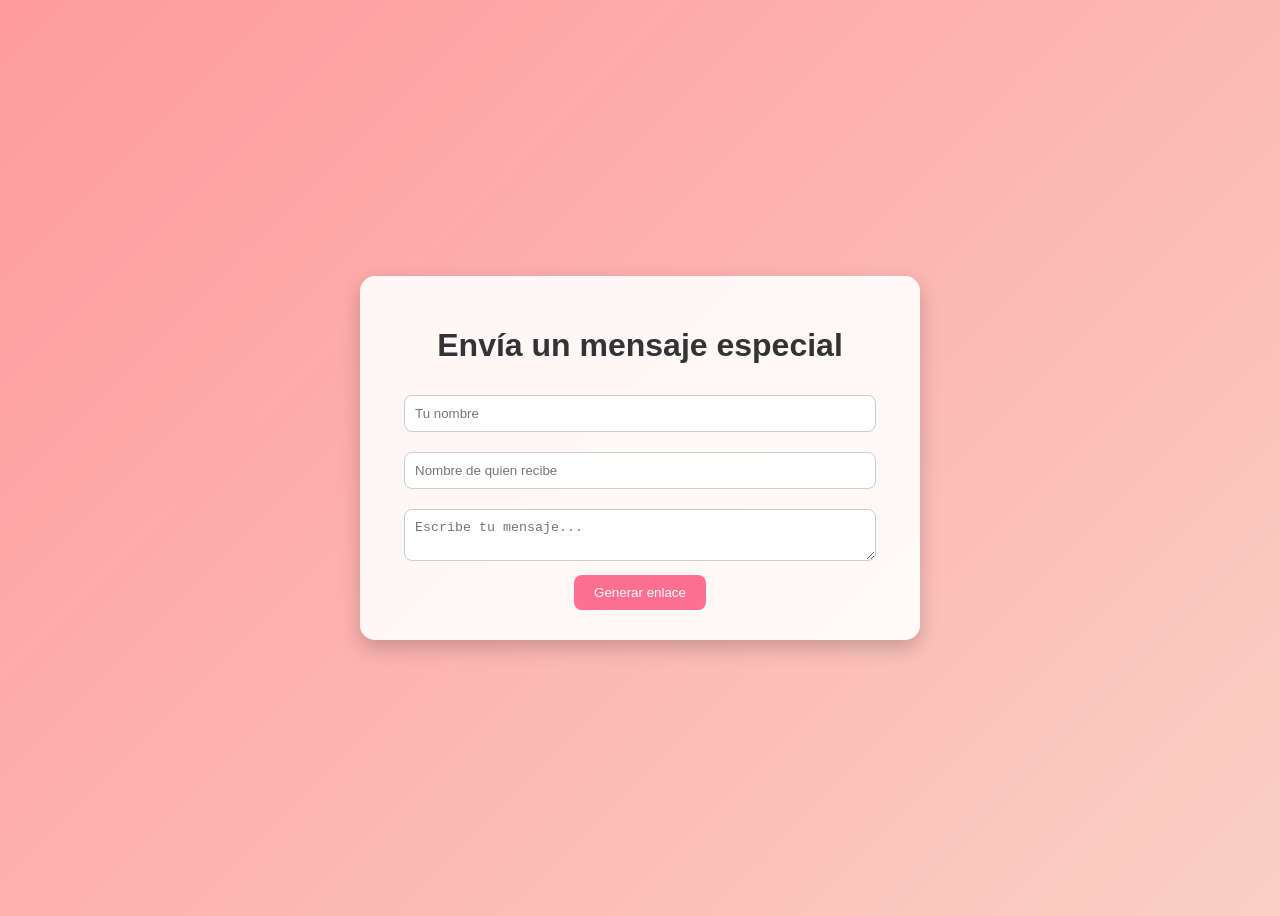
==== index.html @ bbc8b87b "Add files via upload" ====
<!DOCTYPE html>
<html lang="es">
<head>
  <meta charset="UTF-8">
  <title>Envía tu mensaje</title>
  <link rel="stylesheet" href="style.css">
</head>
<body>
  <div class="container">
    <h1>Envía un mensaje especial</h1>
    <form id="mensajeForm">
      <input type="text" name="nombre" placeholder="Tu nombre" required>
      <input type="text" name="destino" placeholder="Nombre de quien recibe" required>
      <textarea name="mensaje" placeholder="Escribe tu mensaje..." required></textarea>
      <button type="submit">Generar enlace</button>
    </form>
    <div id="enlace"></div>
  </div>
  <script src="script.js"></script>
</body>
</html>
---- style.css ----
body {
  font-family: Arial, sans-serif;
  text-align: center;
  background: linear-gradient(135deg, #ff9a9e, #fad0c4);
  color: #333;
  min-height: 100vh;
  display: flex;
  align-items: center;
  justify-content: center;
}

.container, .mensaje-container {
  background: rgba(255,255,255,0.9);
  padding: 30px;
  border-radius: 15px;
  box-shadow: 0 8px 20px rgba(0,0,0,0.2);
  width: 90%;
  max-width: 500px;
}

input, textarea {
  width: 90%;
  padding: 10px;
  margin: 10px 0;
  border-radius: 8px;
  border: 1px solid #ccc;
}

button {
  padding: 10px 20px;
  border: none;
  background: #ff6f91;
  color: white;
  border-radius: 8px;
  cursor: pointer;
}

button:hover {
  background: #ff3c6e;
}
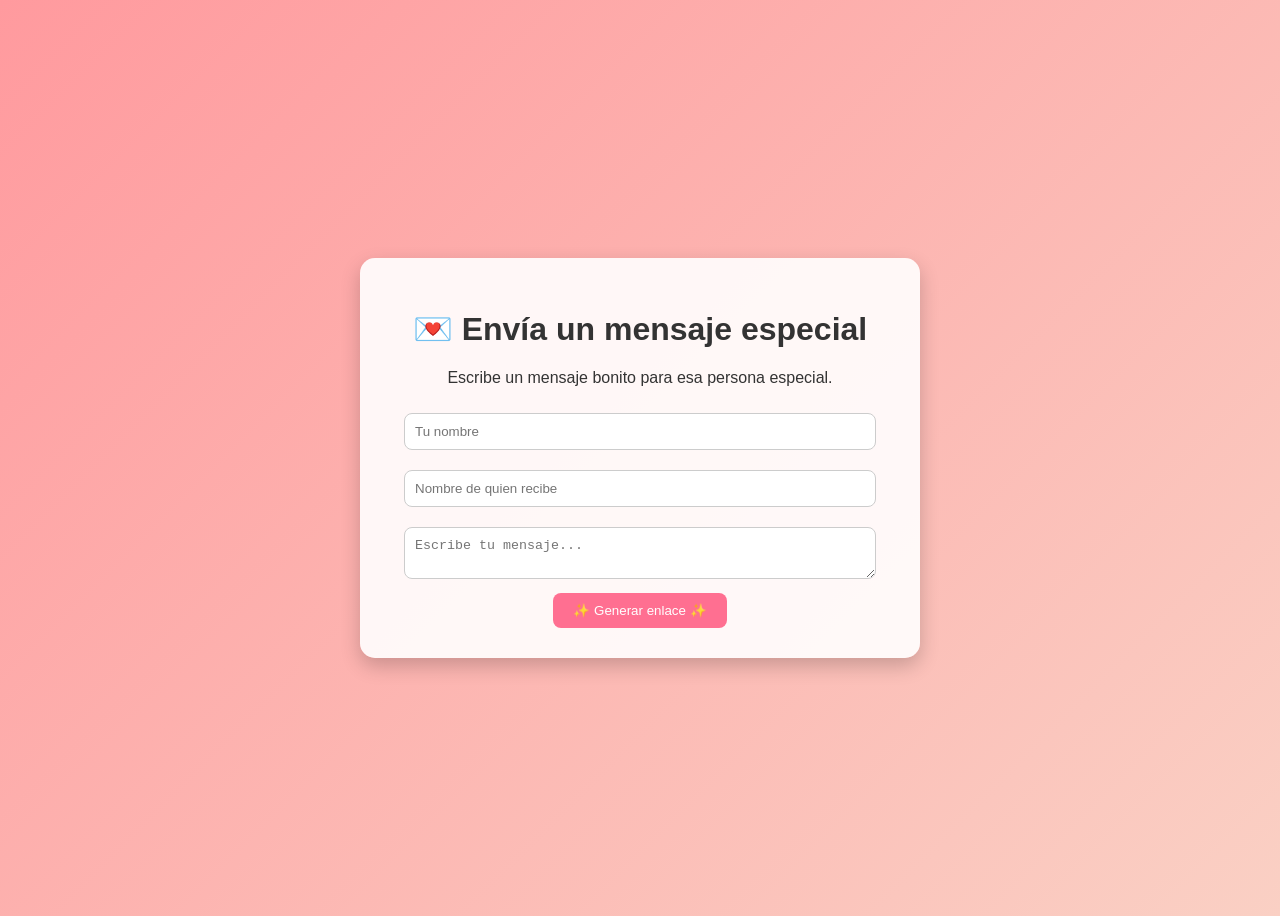
==== commit 4fd7e308: "Update index.html" ====
--- a/index.html
+++ b/index.html
@@ -2,20 +2,22 @@
 <html lang="es">
 <head>
   <meta charset="UTF-8">
-  <title>Envía tu mensaje</title>
+  <title>Envía tu mensaje especial 💌</title>
   <link rel="stylesheet" href="style.css">
 </head>
 <body>
-  <div class="container">
-    <h1>Envía un mensaje especial</h1>
+  <div class="container animate-fade">
+    <h1>💌 Envía un mensaje especial</h1>
+    <p>Escribe un mensaje bonito para esa persona especial.</p>
     <form id="mensajeForm">
       <input type="text" name="nombre" placeholder="Tu nombre" required>
       <input type="text" name="destino" placeholder="Nombre de quien recibe" required>
       <textarea name="mensaje" placeholder="Escribe tu mensaje..." required></textarea>
-      <button type="submit">Generar enlace</button>
+      <button type="submit">✨ Generar enlace ✨</button>
     </form>
     <div id="enlace"></div>
   </div>
   <script src="script.js"></script>
 </body>
 </html>
+
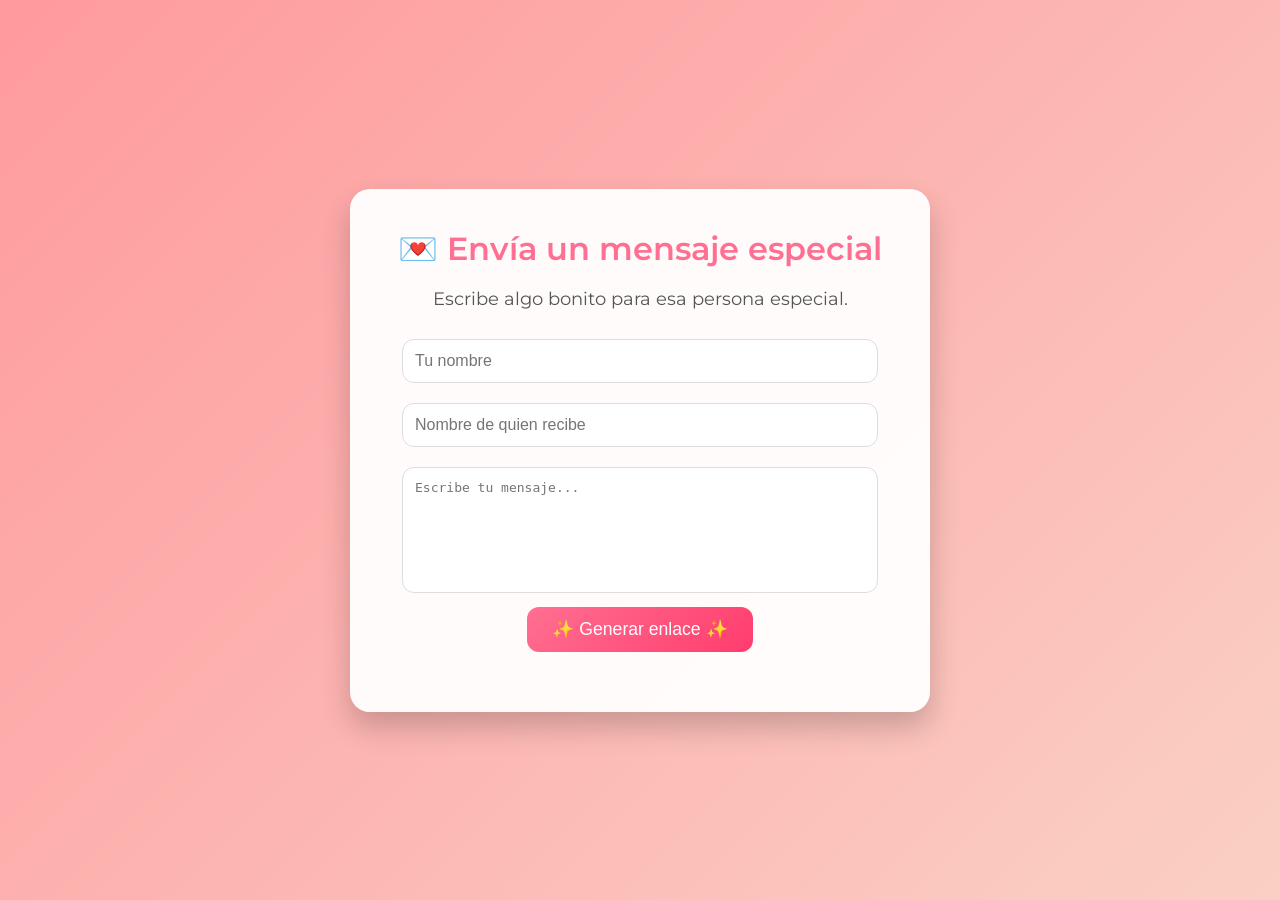
==== commit ce711887: "Update index.html" ====
--- a/index.html
+++ b/index.html
@@ -8,7 +8,7 @@
 <body>
   <div class="container animate-fade">
     <h1>💌 Envía un mensaje especial</h1>
-    <p>Escribe un mensaje bonito para esa persona especial.</p>
+    <p>Escribe algo bonito para esa persona especial.</p>
     <form id="mensajeForm">
       <input type="text" name="nombre" placeholder="Tu nombre" required>
       <input type="text" name="destino" placeholder="Nombre de quien recibe" required>
@@ -21,3 +21,4 @@
 </body>
 </html>
 
+
--- a/style.css
+++ b/style.css
@@ -1,8 +1,11 @@
+/* Fuente bonita */
+@import url('https://fonts.googleapis.com/css2?family=Montserrat:wght@400;600&display=swap');
+
 body {
-  font-family: Arial, sans-serif;
-  text-align: center;
+  font-family: 'Montserrat', sans-serif;
+  margin: 0;
+  padding: 0;
   background: linear-gradient(135deg, #ff9a9e, #fad0c4);
-  color: #333;
   min-height: 100vh;
   display: flex;
   align-items: center;
@@ -10,31 +13,85 @@
 }
 
 .container, .mensaje-container {
-  background: rgba(255,255,255,0.9);
-  padding: 30px;
-  border-radius: 15px;
-  box-shadow: 0 8px 20px rgba(0,0,0,0.2);
+  background: rgba(255,255,255,0.95);
+  padding: 40px;
+  border-radius: 20px;
+  box-shadow: 0 15px 30px rgba(0,0,0,0.2);
   width: 90%;
   max-width: 500px;
+  text-align: center;
+}
+
+h1, h2 {
+  margin: 0 0 20px;
+  font-weight: 600;
+  color: #ff6f91;
+}
+
+p {
+  font-size: 1.1em;
+  color: #555;
+  margin-bottom: 20px;
 }
 
 input, textarea {
   width: 90%;
-  padding: 10px;
+  padding: 12px;
   margin: 10px 0;
-  border-radius: 8px;
-  border: 1px solid #ccc;
+  border-radius: 12px;
+  border: 1px solid #ddd;
+  font-size: 1em;
+}
+
+textarea {
+  resize: none;
+  height: 100px;
 }
 
 button {
-  padding: 10px 20px;
+  padding: 12px 25px;
   border: none;
-  background: #ff6f91;
+  background: linear-gradient(135deg, #ff6f91, #ff3c6e);
   color: white;
-  border-radius: 8px;
+  border-radius: 12px;
   cursor: pointer;
+  font-size: 1.1em;
+  transition: transform 0.2s, box-shadow 0.2s;
 }
 
 button:hover {
-  background: #ff3c6e;
+  transform: scale(1.05);
+  box-shadow: 0 8px 20px rgba(0,0,0,0.2);
 }
+
+#enlace {
+  margin-top: 20px;
+  word-wrap: break-word;
+  font-weight: bold;
+}
+
+.emoji {
+  font-size: 2em;
+  margin-top: 20px;
+}
+
+/* Animaciones */
+@keyframes fadeIn {
+  from {opacity: 0;}
+  to {opacity: 1;}
+}
+
+.animate-fade {
+  animation: fadeIn 1s ease forwards;
+}
+
+@keyframes slideIn {
+  from {transform: translateY(50px); opacity: 0;}
+  to {transform: translateY(0); opacity: 1;}
+}
+
+.animate-slide {
+  animation: slideIn 1s ease forwards;
+}
+
+
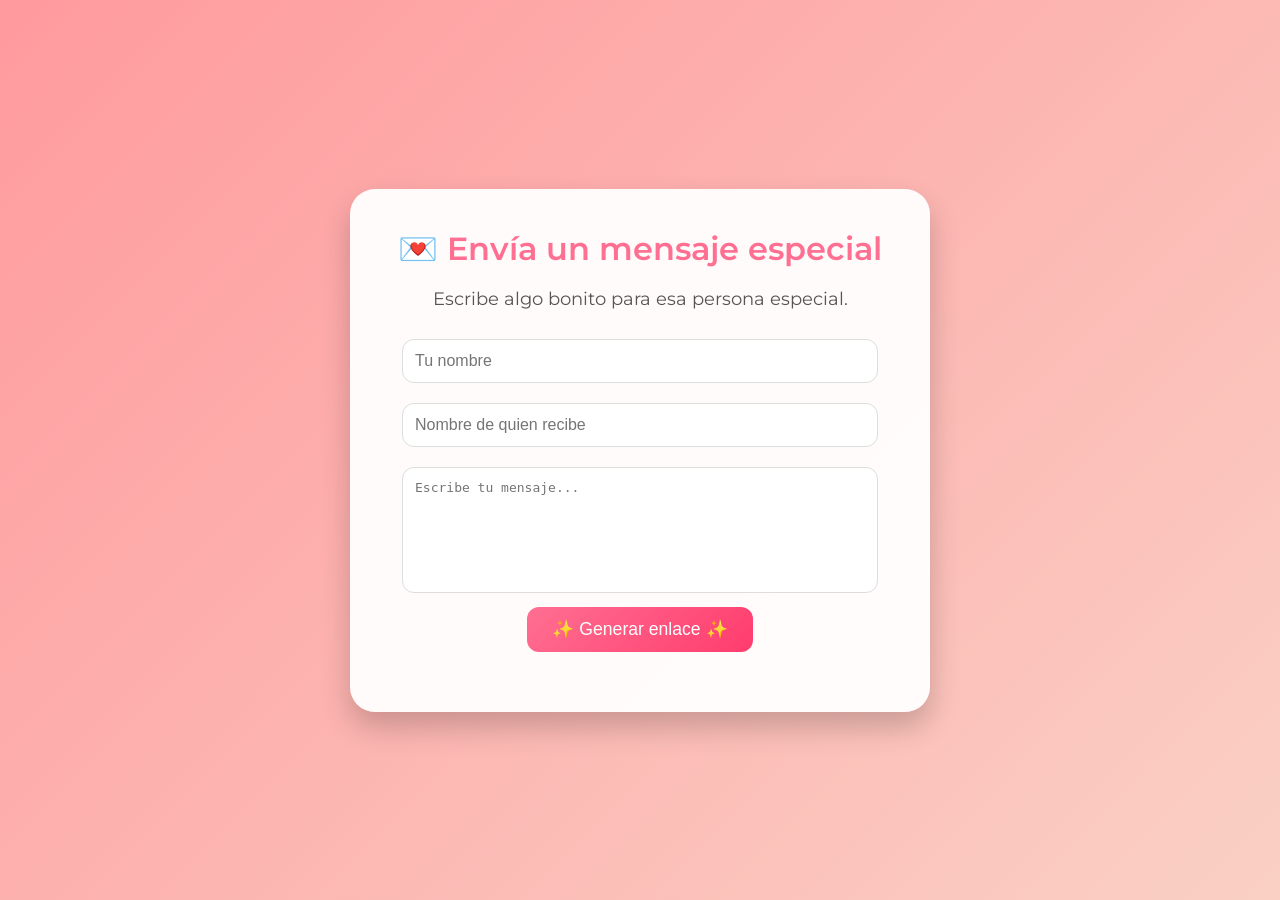
==== commit 77492685: "Update index.html" ====
--- a/index.html
+++ b/index.html
@@ -10,10 +10,10 @@
     <h1>💌 Envía un mensaje especial</h1>
     <p>Escribe algo bonito para esa persona especial.</p>
     <form id="mensajeForm">
-      <input type="text" name="nombre" placeholder="Tu nombre" required>
-      <input type="text" name="destino" placeholder="Nombre de quien recibe" required>
-      <textarea name="mensaje" placeholder="Escribe tu mensaje..." required></textarea>
-      <button type="submit">✨ Generar enlace ✨</button>
+  <input type="text" name="nombre" placeholder="Tu nombre" required>
+  <input type="text" name="destino" placeholder="Nombre de quien recibe" required>
+  <textarea name="mensaje" placeholder="Escribe tu mensaje..." required></textarea>
+  <button type="submit">✨ Generar enlace ✨</button>
     </form>
     <div id="enlace"></div>
   </div>
@@ -22,3 +22,4 @@
 </html>
 
 
+
--- a/style.css
+++ b/style.css
@@ -1,4 +1,3 @@
-/* Fuente bonita */
 @import url('https://fonts.googleapis.com/css2?family=Montserrat:wght@400;600&display=swap');
 
 body {
@@ -10,16 +9,18 @@
   display: flex;
   align-items: center;
   justify-content: center;
+  overflow: hidden;
 }
 
 .container, .mensaje-container {
   background: rgba(255,255,255,0.95);
   padding: 40px;
-  border-radius: 20px;
+  border-radius: 25px;
   box-shadow: 0 15px 30px rgba(0,0,0,0.2);
   width: 90%;
   max-width: 500px;
   text-align: center;
+  position: relative;
 }
 
 h1, h2 {
@@ -75,23 +76,23 @@
   margin-top: 20px;
 }
 
-/* Animaciones */
-@keyframes fadeIn {
-  from {opacity: 0;}
-  to {opacity: 1;}
-}
+@keyframes fadeIn { from {opacity:0;} to {opacity:1;} }
+.animate-fade { animation: fadeIn 1s ease forwards; }
 
-.animate-fade {
-  animation: fadeIn 1s ease forwards;
-}
+@keyframes slideIn { from {transform: translateY(50px); opacity:0;} to {transform: translateY(0); opacity:1;} }
+.animate-slide { animation: slideIn 1s ease forwards; }
 
-@keyframes slideIn {
-  from {transform: translateY(50px); opacity: 0;}
-  to {transform: translateY(0); opacity: 1;}
-}
-
-.animate-slide {
-  animation: slideIn 1s ease forwards;
+/* Canvas confeti */
+#confeti {
+  position: fixed;
+  top: 0;
+  left: 0;
+  width: 100%;
+  height: 100%;
+  pointer-events: none;
+  z-index: 9999;
 }
 
 
+
+
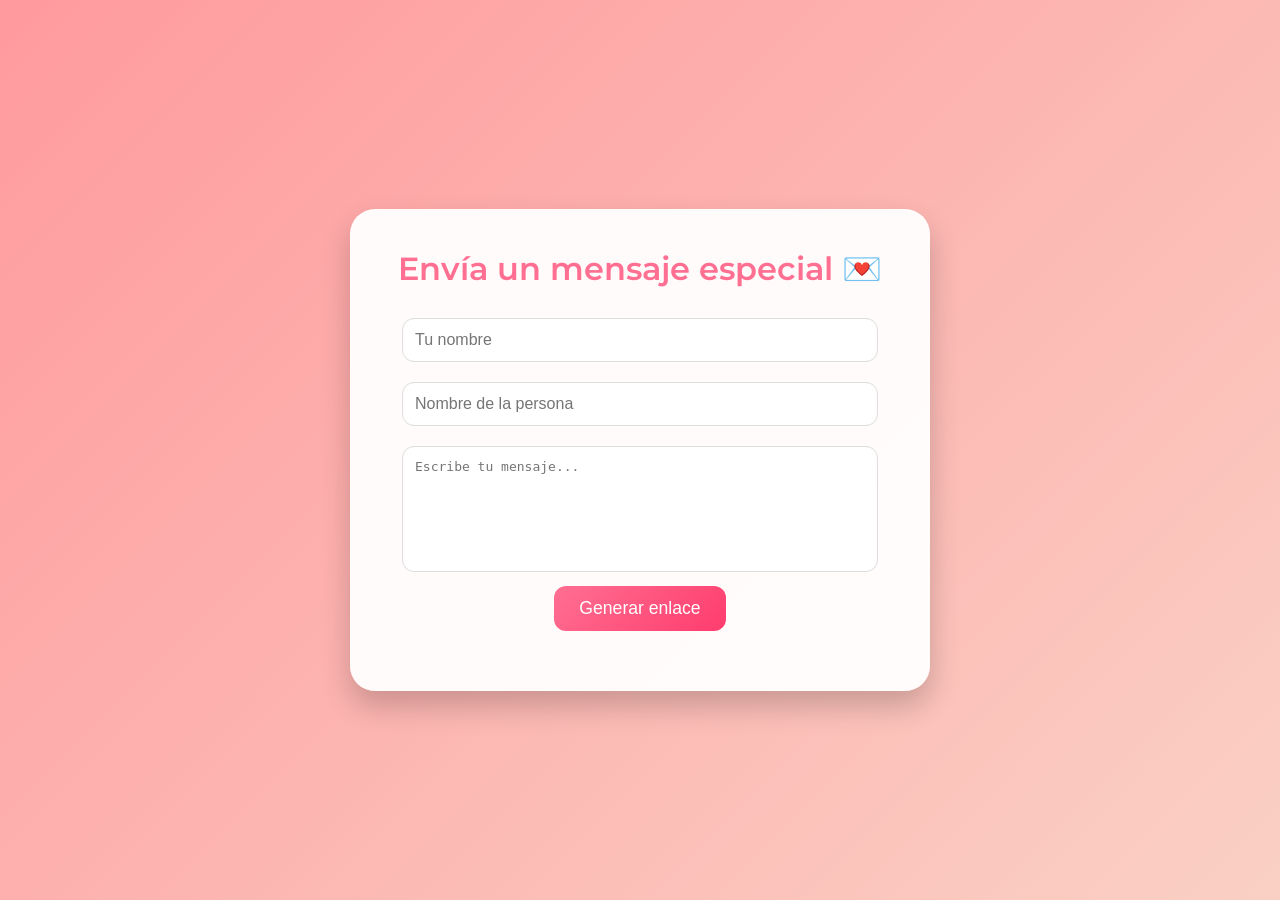
==== commit 1cf95c08: "Update index.html" ====
--- a/index.html
+++ b/index.html
@@ -2,24 +2,26 @@
 <html lang="es">
 <head>
   <meta charset="UTF-8">
-  <title>Envía tu mensaje especial 💌</title>
+  <title>Enviar mensaje especial 💖</title>
   <link rel="stylesheet" href="style.css">
 </head>
 <body>
-  <div class="container animate-fade">
-    <h1>💌 Envía un mensaje especial</h1>
-    <p>Escribe algo bonito para esa persona especial.</p>
+  <div class="container">
+    <h1>Envía un mensaje especial 💌</h1>
     <form id="mensajeForm">
-  <input type="text" name="nombre" placeholder="Tu nombre" required>
-  <input type="text" name="destino" placeholder="Nombre de quien recibe" required>
-  <textarea name="mensaje" placeholder="Escribe tu mensaje..." required></textarea>
-  <button type="submit">✨ Generar enlace ✨</button>
+      <input type="text" name="nombre" placeholder="Tu nombre" required>
+      <input type="text" name="destino" placeholder="Nombre de la persona" required>
+      <textarea name="mensaje" placeholder="Escribe tu mensaje..." required></textarea>
+      <button type="submit">Generar enlace</button>
     </form>
     <div id="enlace"></div>
   </div>
+
   <script src="script.js"></script>
 </body>
 </html>
 
 
 
+
+
--- a/style.css
+++ b/style.css
@@ -12,6 +12,7 @@
   overflow: hidden;
 }
 
+/* --- Contenedores --- */
 .container, .mensaje-container {
   background: rgba(255,255,255,0.95);
   padding: 40px;
@@ -23,6 +24,7 @@
   position: relative;
 }
 
+/* --- Texto --- */
 h1, h2 {
   margin: 0 0 20px;
   font-weight: 600;
@@ -35,6 +37,7 @@
   margin-bottom: 20px;
 }
 
+/* --- Inputs y botones --- */
 input, textarea {
   width: 90%;
   padding: 12px;
@@ -76,13 +79,44 @@
   margin-top: 20px;
 }
 
+/* --- Animaciones --- */
 @keyframes fadeIn { from {opacity:0;} to {opacity:1;} }
 .animate-fade { animation: fadeIn 1s ease forwards; }
 
 @keyframes slideIn { from {transform: translateY(50px); opacity:0;} to {transform: translateY(0); opacity:1;} }
 .animate-slide { animation: slideIn 1s ease forwards; }
 
-/* Canvas confeti */
+/* --- Pantalla del regalo --- */
+.regalo-screen {
+  position: fixed;
+  top:0; left:0; width:100%; height:100%;
+  background: linear-gradient(135deg, #ffecd2, #fcb69f);
+  display: flex;
+  flex-direction: column;
+  align-items: center;
+  justify-content: center;
+  z-index: 10;
+}
+
+.caja-regalo {
+  font-size: 10em; /* más grande */
+  cursor: pointer;
+  transition: transform 0.5s;
+  position: relative;
+}
+
+.caja-regalo.abrir {
+  animation: abrirCaja 1s forwards;
+}
+
+@keyframes abrirCaja {
+  0% { transform: scale(1) rotate(0deg); }
+  30% { transform: scale(1.3) rotate(-10deg); }
+  60% { transform: scale(1.3) rotate(10deg); }
+  100% { transform: scale(0) rotate(0deg); opacity:0; }
+}
+
+/* --- Canvas confeti --- */
 #confeti {
   position: fixed;
   top: 0;
@@ -96,3 +130,7 @@
 
 
 
+
+
+
+
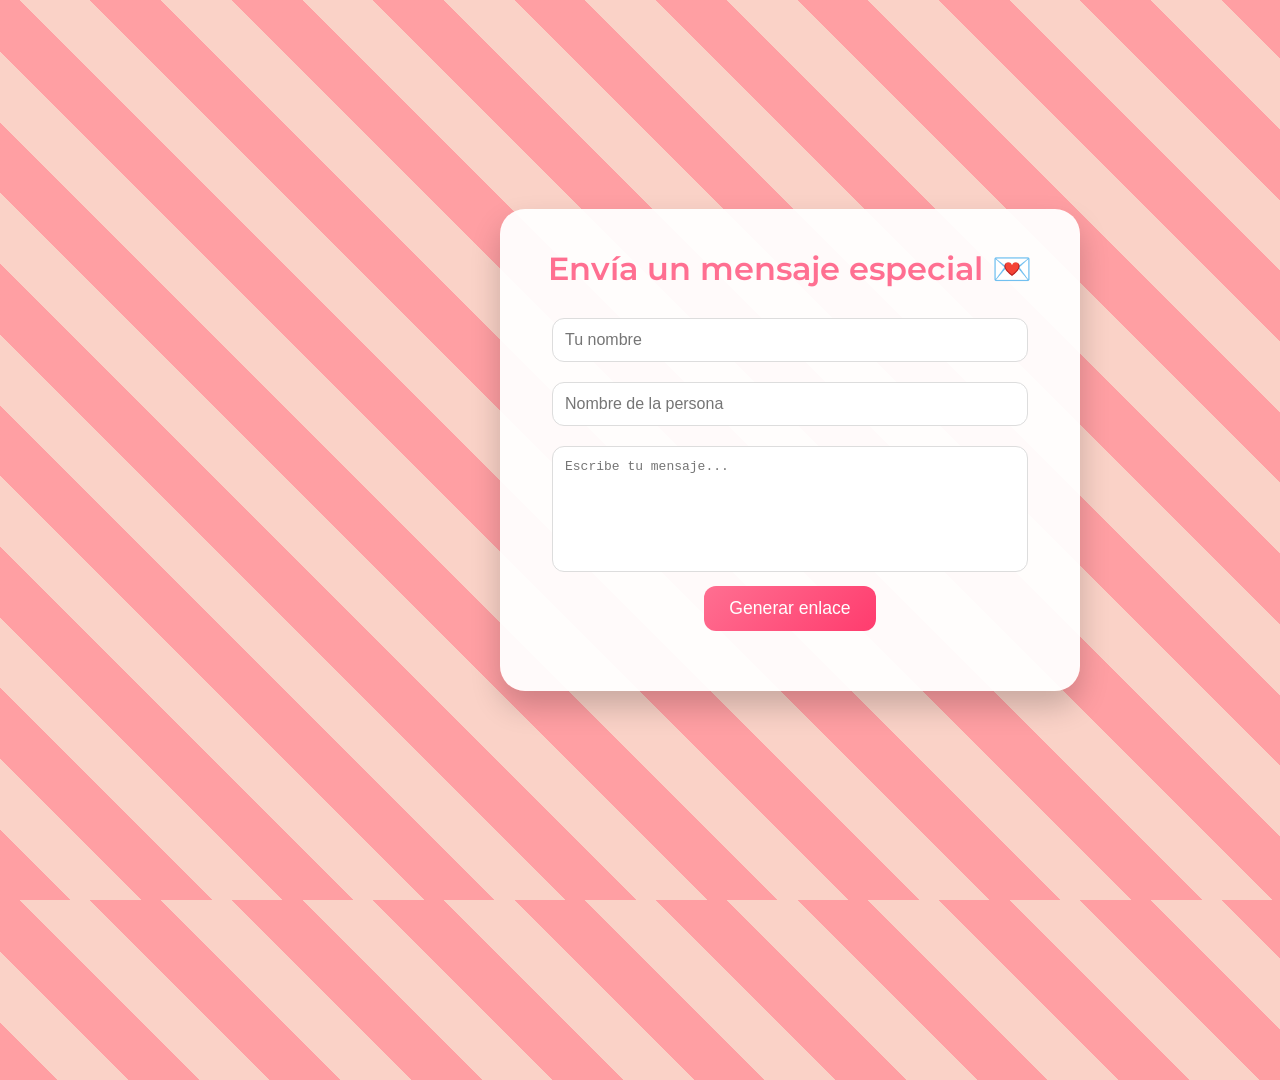
==== commit cbf25bcd: "Update index.html" ====
--- a/index.html
+++ b/index.html
@@ -6,6 +6,8 @@
   <link rel="stylesheet" href="style.css">
 </head>
 <body>
+  <canvas id="fondo-corazones"></canvas>
+
   <div class="container">
     <h1>Envía un mensaje especial 💌</h1>
     <form id="mensajeForm">
@@ -25,3 +27,6 @@
 
 
 
+
+
+
--- a/style.css
+++ b/style.css
@@ -4,15 +4,36 @@
   font-family: 'Montserrat', sans-serif;
   margin: 0;
   padding: 0;
-  background: linear-gradient(135deg, #ff9a9e, #fad0c4);
   min-height: 100vh;
   display: flex;
   align-items: center;
   justify-content: center;
+  background: repeating-linear-gradient(
+    45deg,
+    #ff9a9e,
+    #ff9a9e 50px,
+    #fad0c4 50px,
+    #fad0c4 100px
+  );
   overflow: hidden;
 }
 
-/* --- Contenedores --- */
+/* Corazones de fondo */
+body::before {
+  content: '💖💖💖💖💖💖💖💖';
+  font-size: 4em;
+  position: absolute;
+  top: -20%;
+  left: -20%;
+  width: 140%;
+  height: 140%;
+  background: repeating-linear-gradient(45deg, rgba(255,255,255,0.05), rgba(255,255,255,0.05) 50px);
+  display: flex;
+  flex-wrap: wrap;
+  pointer-events: none;
+}
+
+/* --- Contenedor --- */
 .container, .mensaje-container {
   background: rgba(255,255,255,0.95);
   padding: 40px;
@@ -22,9 +43,9 @@
   max-width: 500px;
   text-align: center;
   position: relative;
+  z-index: 1;
 }
 
-/* --- Texto --- */
 h1, h2 {
   margin: 0 0 20px;
   font-weight: 600;
@@ -37,7 +58,6 @@
   margin-bottom: 20px;
 }
 
-/* --- Inputs y botones --- */
 input, textarea {
   width: 90%;
   padding: 12px;
@@ -47,10 +67,7 @@
   font-size: 1em;
 }
 
-textarea {
-  resize: none;
-  height: 100px;
-}
+textarea { resize: none; height: 100px; }
 
 button {
   padding: 12px 25px;
@@ -79,50 +96,51 @@
   margin-top: 20px;
 }
 
-/* --- Animaciones --- */
-@keyframes fadeIn { from {opacity:0;} to {opacity:1;} }
-.animate-fade { animation: fadeIn 1s ease forwards; }
+.animate-slide {
+  animation: slideIn 1s ease forwards;
+}
 
-@keyframes slideIn { from {transform: translateY(50px); opacity:0;} to {transform: translateY(0); opacity:1;} }
-.animate-slide { animation: slideIn 1s ease forwards; }
+@keyframes slideIn {
+  from { transform: translateY(50px); opacity:0; }
+  to { transform: translateY(0); opacity:1; }
+}
 
-/* --- Pantalla del regalo --- */
+/* --- Regalo --- */
 .regalo-screen {
-  position: fixed;
-  top:0; left:0; width:100%; height:100%;
+  position: fixed; top:0; left:0; width:100%; height:100%;
   background: linear-gradient(135deg, #ffecd2, #fcb69f);
-  display: flex;
-  flex-direction: column;
-  align-items: center;
-  justify-content: center;
-  z-index: 10;
+  display: flex; flex-direction: column; align-items: center; justify-content: center;
+  z-index: 2;
 }
 
 .caja-regalo {
-  font-size: 10em; /* más grande */
-  cursor: pointer;
-  transition: transform 0.5s;
-  position: relative;
+  font-size: 8em; /* solo decorativo */
+  margin-bottom: 20px;
 }
 
-.caja-regalo.abrir {
-  animation: abrirCaja 1s forwards;
+/* Botón abrir regalo */
+#abrir-regalo {
+  padding: 15px 30px;
+  font-size: 1.2em;
+  border-radius: 12px;
+  border: none;
+  background: linear-gradient(135deg, #ff6f91, #ff3c6e);
+  color: white;
+  cursor: pointer;
+  transition: transform 0.2s, box-shadow 0.2s;
 }
-
-@keyframes abrirCaja {
-  0% { transform: scale(1) rotate(0deg); }
-  30% { transform: scale(1.3) rotate(-10deg); }
-  60% { transform: scale(1.3) rotate(10deg); }
-  100% { transform: scale(0) rotate(0deg); opacity:0; }
+#abrir-regalo:hover {
+  transform: scale(1.05);
+  box-shadow: 0 8px 20px rgba(0,0,0,0.2);
 }
 
 /* --- Canvas confeti --- */
 #confeti {
   position: fixed;
-  top: 0;
-  left: 0;
-  width: 100%;
-  height: 100%;
+  top:0;
+  left:0;
+  width:100%;
+  height:100%;
   pointer-events: none;
   z-index: 9999;
 }
@@ -134,3 +152,4 @@
 
 
 
+
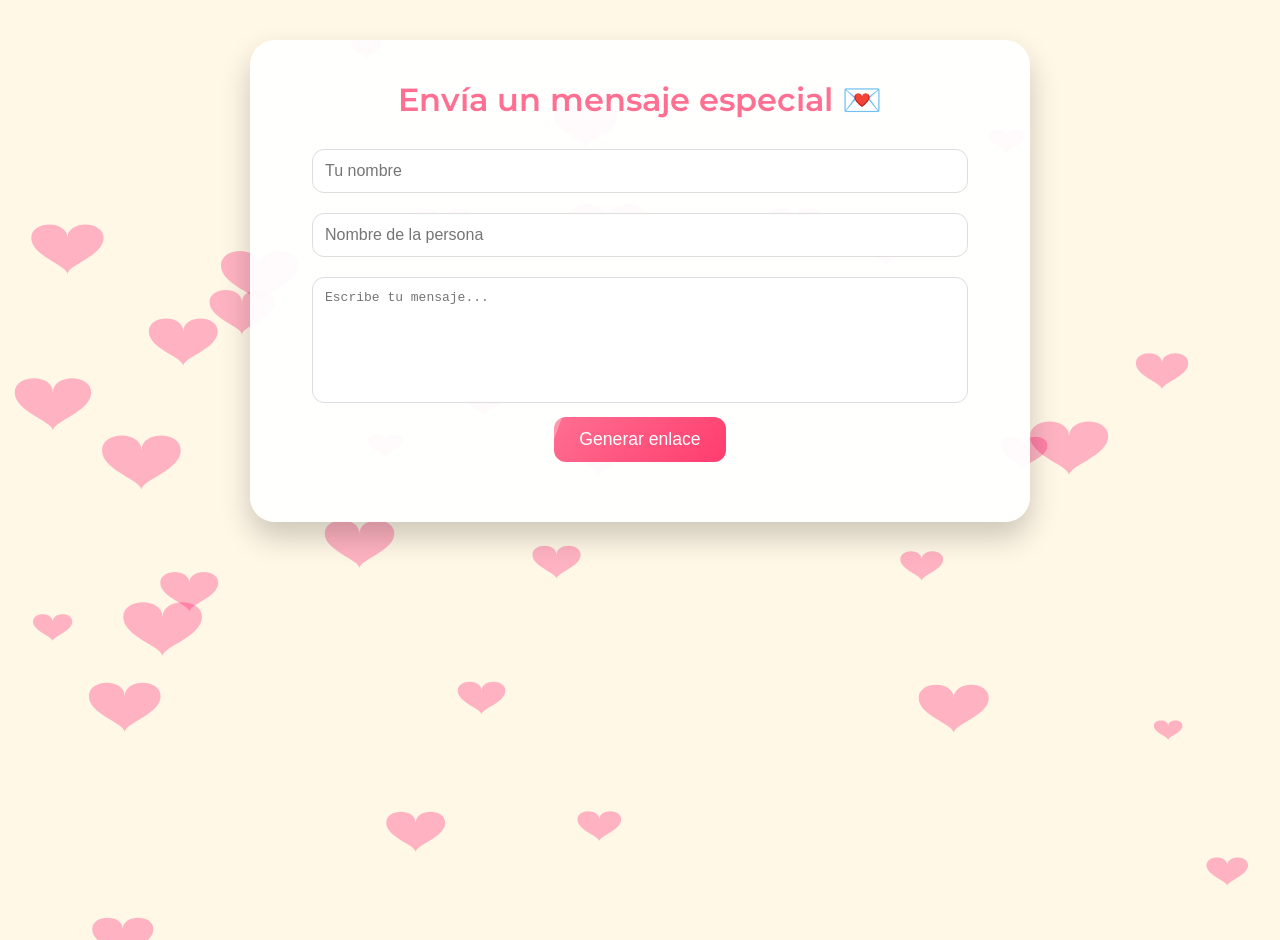
==== commit 393eea55: "Update index.html" ====
--- a/index.html
+++ b/index.html
@@ -30,3 +30,5 @@
 
 
 
+
+
--- a/style.css
+++ b/style.css
@@ -1,49 +1,29 @@
 @import url('https://fonts.googleapis.com/css2?family=Montserrat:wght@400;600&display=swap');
 
 body {
-  font-family: 'Montserrat', sans-serif;
   margin: 0;
   padding: 0;
+  font-family: 'Montserrat', sans-serif;
   min-height: 100vh;
-  display: flex;
-  align-items: center;
-  justify-content: center;
-  background: repeating-linear-gradient(
-    45deg,
-    #ff9a9e,
-    #ff9a9e 50px,
-    #fad0c4 50px,
-    #fad0c4 100px
-  );
-  overflow: hidden;
+  background: #fff8e7; /* fondo crema */
+  position: relative;
+  overflow-y: auto; /* ✅ permite scroll vertical */
 }
 
-/* Corazones de fondo */
-body::before {
-  content: '💖💖💖💖💖💖💖💖';
-  font-size: 4em;
-  position: absolute;
-  top: -20%;
-  left: -20%;
-  width: 140%;
-  height: 140%;
-  background: repeating-linear-gradient(45deg, rgba(255,255,255,0.05), rgba(255,255,255,0.05) 50px);
-  display: flex;
-  flex-wrap: wrap;
-  pointer-events: none;
-}
-
-/* --- Contenedor --- */
+/* Contenedor principal y tarjeta de mensaje */
 .container, .mensaje-container {
   background: rgba(255,255,255,0.95);
   padding: 40px;
   border-radius: 25px;
   box-shadow: 0 15px 30px rgba(0,0,0,0.2);
-  width: 90%;
-  max-width: 500px;
+  width: 95%;
+  max-width: 700px;
   text-align: center;
+  margin: 40px auto; /* ✅ centrado horizontal y con espacio vertical */
   position: relative;
-  z-index: 1;
+  z-index: 2;
+  overflow-wrap: break-word;
+  word-break: break-word;
 }
 
 h1, h2 {
@@ -52,10 +32,27 @@
   color: #ff6f91;
 }
 
-p {
-  font-size: 1.1em;
-  color: #555;
+/* Mensaje ordenado y adaptable */
+#saludo {
+  font-size: 1.8em;
+  font-weight: 600;
+  color: #ff6f91;
+  margin-bottom: 10px;
+}
+
+#contenido {
+  font-size: 1.2em;
+  color: #444;
   margin-bottom: 20px;
+  white-space: pre-wrap;
+  line-height: 1.5;
+  overflow-wrap: break-word;
+  word-break: break-word;
+}
+
+.emoji {
+  font-size: 2.2em;
+  margin-top: 10px;
 }
 
 input, textarea {
@@ -78,6 +75,8 @@
   cursor: pointer;
   font-size: 1.1em;
   transition: transform 0.2s, box-shadow 0.2s;
+  position: relative;
+  overflow: hidden;
 }
 
 button:hover {
@@ -85,37 +84,46 @@
   box-shadow: 0 8px 20px rgba(0,0,0,0.2);
 }
 
+button::after {
+  content: "";
+  position: absolute;
+  top: 0; left: -100%;
+  width: 100%; height: 100%;
+  background: rgba(255,255,255,0.3);
+  transform: skewX(-20deg);
+}
+button:hover::after { left: 100%; transition: left 0.5s; }
+
 #enlace {
   margin-top: 20px;
   word-wrap: break-word;
   font-weight: bold;
 }
 
-.emoji {
-  font-size: 2em;
-  margin-top: 20px;
+.animate-slide {
+  animation: slideIn 0.8s ease forwards;
 }
-
-.animate-slide {
-  animation: slideIn 1s ease forwards;
-}
-
 @keyframes slideIn {
-  from { transform: translateY(50px); opacity:0; }
+  from { transform: translateY(30px); opacity:0; }
   to { transform: translateY(0); opacity:1; }
 }
 
 /* --- Regalo --- */
 .regalo-screen {
   position: fixed; top:0; left:0; width:100%; height:100%;
-  background: linear-gradient(135deg, #ffecd2, #fcb69f);
   display: flex; flex-direction: column; align-items: center; justify-content: center;
   z-index: 2;
+  background: transparent;
 }
 
 .caja-regalo {
-  font-size: 8em; /* solo decorativo */
+  font-size: 8em;
   margin-bottom: 20px;
+  animation: bounce 1.5s infinite;
+}
+@keyframes bounce {
+  0%, 100% { transform: translateY(0); }
+  50% { transform: translateY(-12px); }
 }
 
 /* Botón abrir regalo */
@@ -134,15 +142,39 @@
   box-shadow: 0 8px 20px rgba(0,0,0,0.2);
 }
 
-/* --- Canvas confeti --- */
+/* Overlay del mensaje */
+.mensaje-overlay {
+  position: relative; /* ✅ ya no bloquea scroll */
+  width: 100%;
+  display: flex;
+  align-items: center;
+  justify-content: center;
+  z-index: 3;
+  background: transparent;
+}
+
+.mensaje-container {
+  transform: scale(0.95);
+  opacity: 0;
+  transition: transform 0.6s ease, opacity 0.6s ease;
+}
+.mensaje-container.show {
+  transform: scale(1);
+  opacity: 1;
+}
+
+/* Canvas confeti */
 #confeti {
-  position: fixed;
-  top:0;
-  left:0;
-  width:100%;
-  height:100%;
+  position: fixed; top:0; left:0; width:100%; height:100%;
   pointer-events: none;
   z-index: 9999;
+}
+
+/* Canvas fondo de corazones */
+#fondo-corazones {
+  position: absolute; top: 0; left: 0; width:100%; height:100%;
+  pointer-events: none;
+  z-index: 1;
 }
 
 
@@ -153,3 +185,7 @@
 
 
 
+
+
+
+
